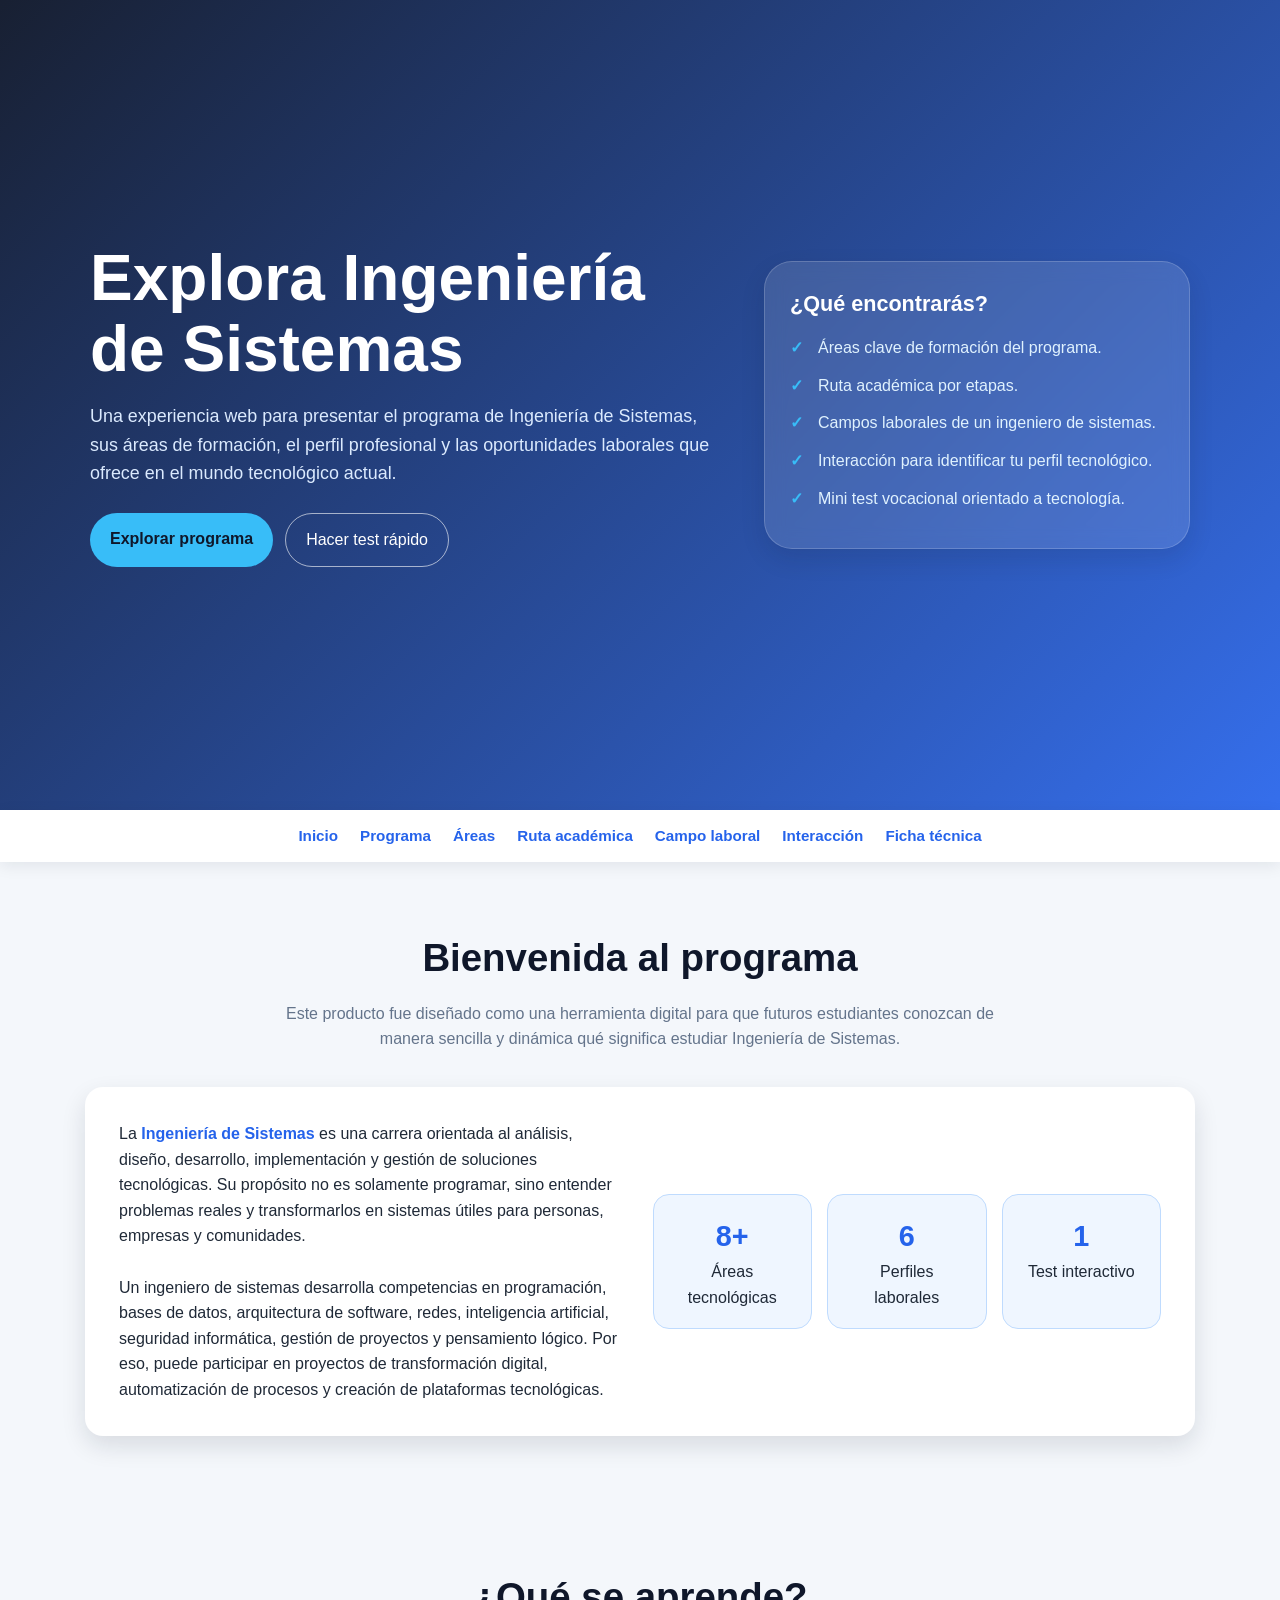
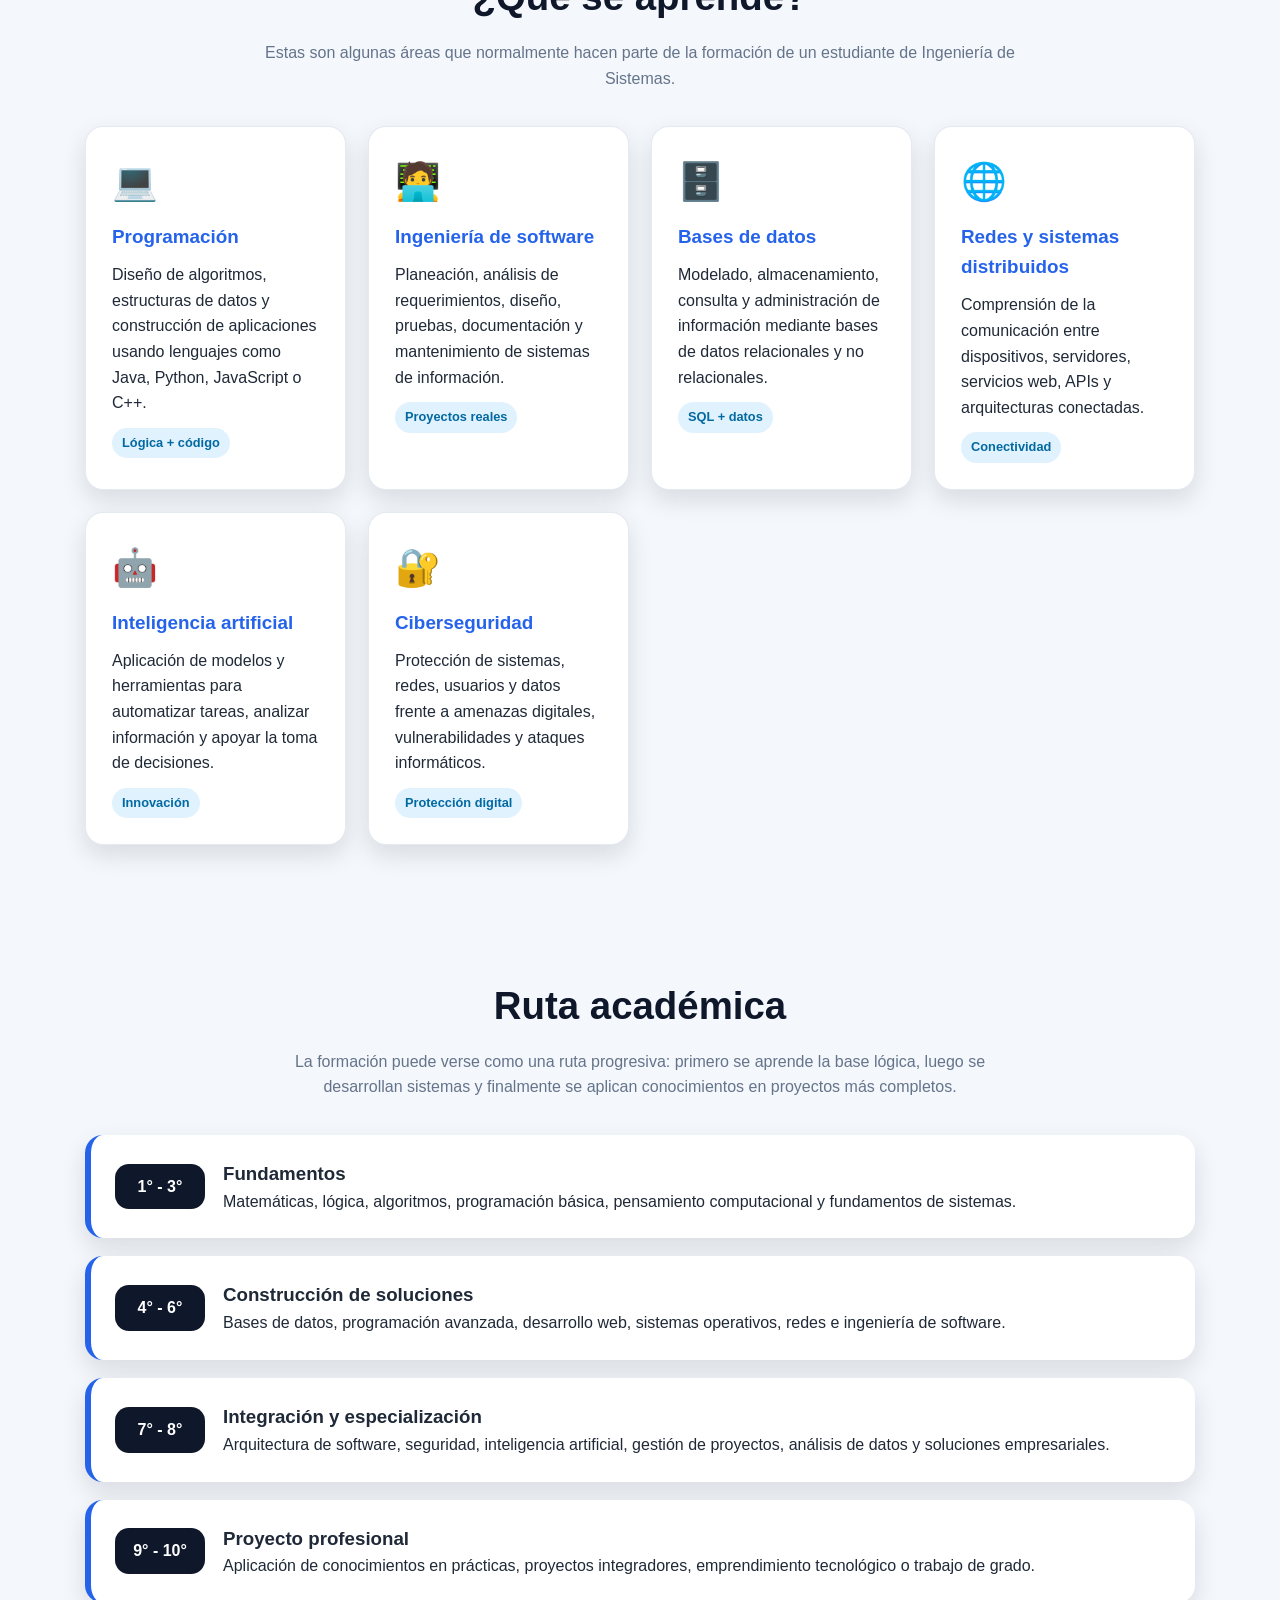
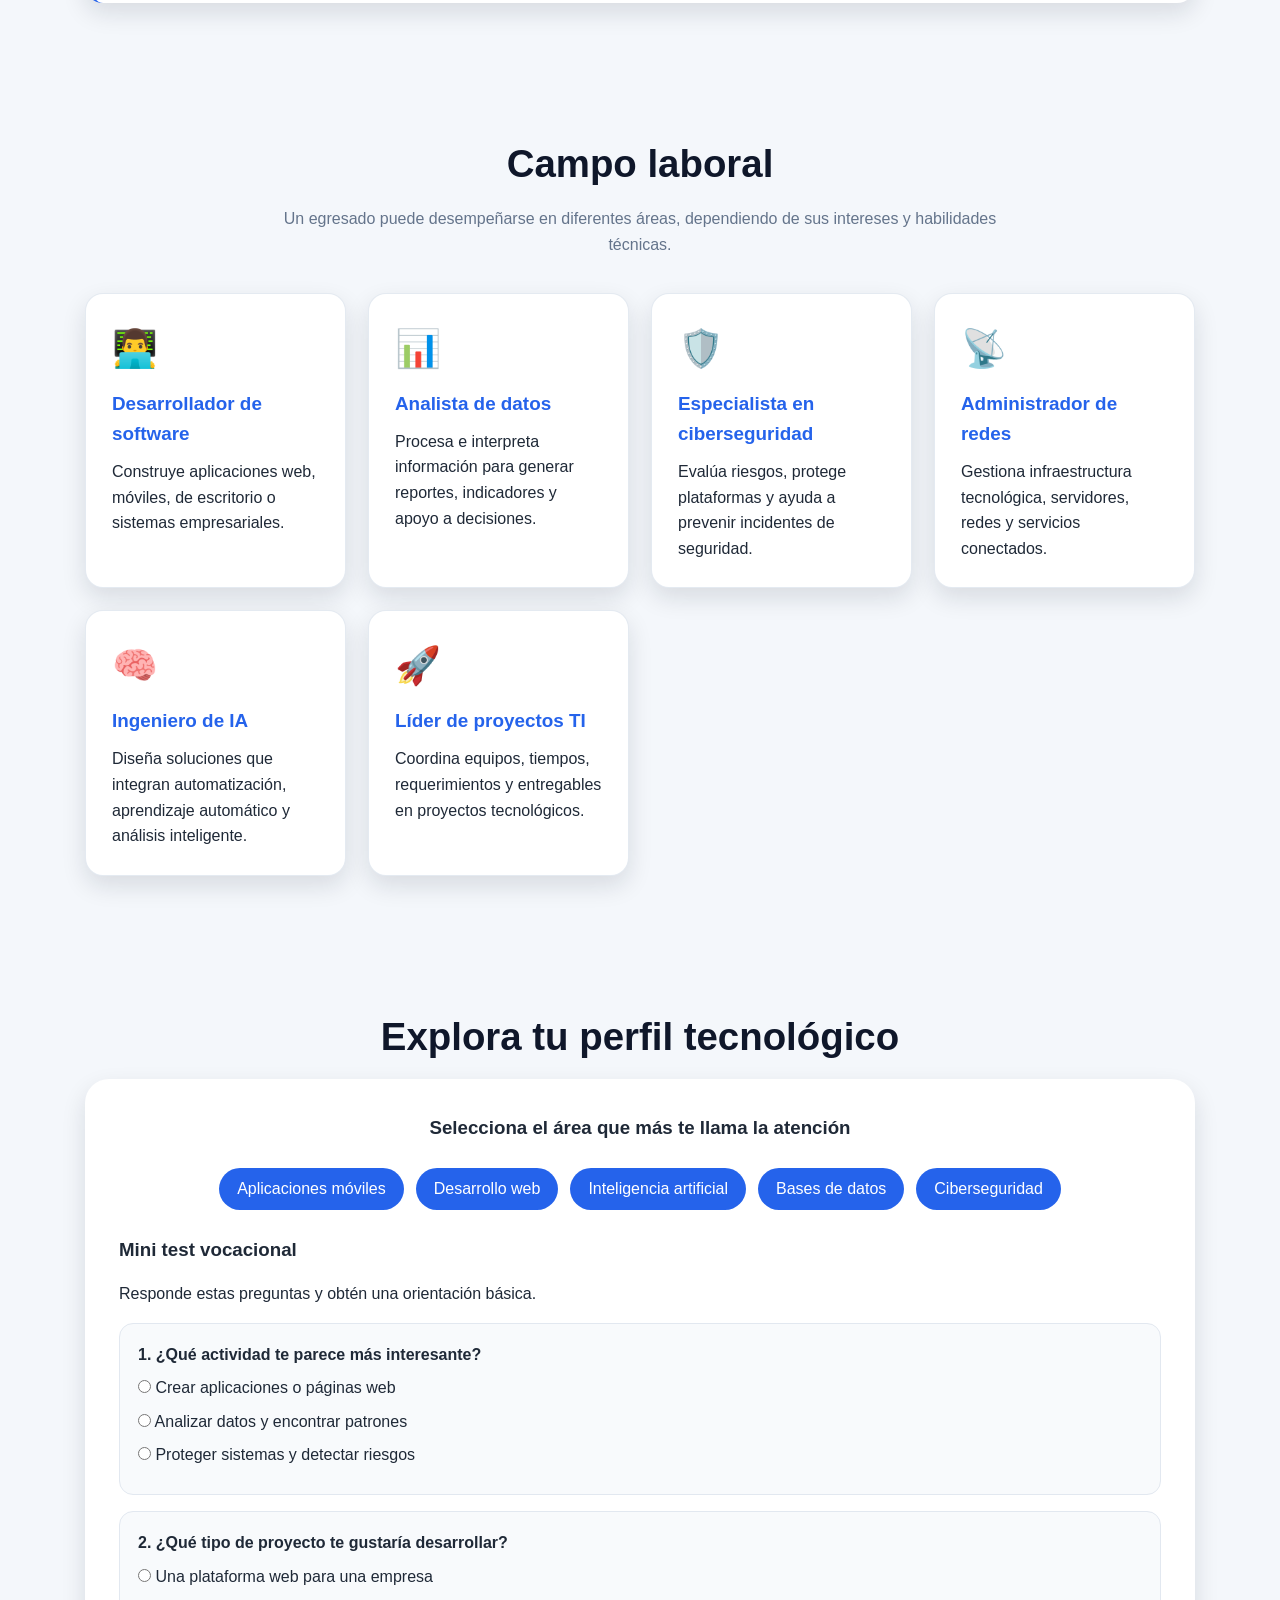
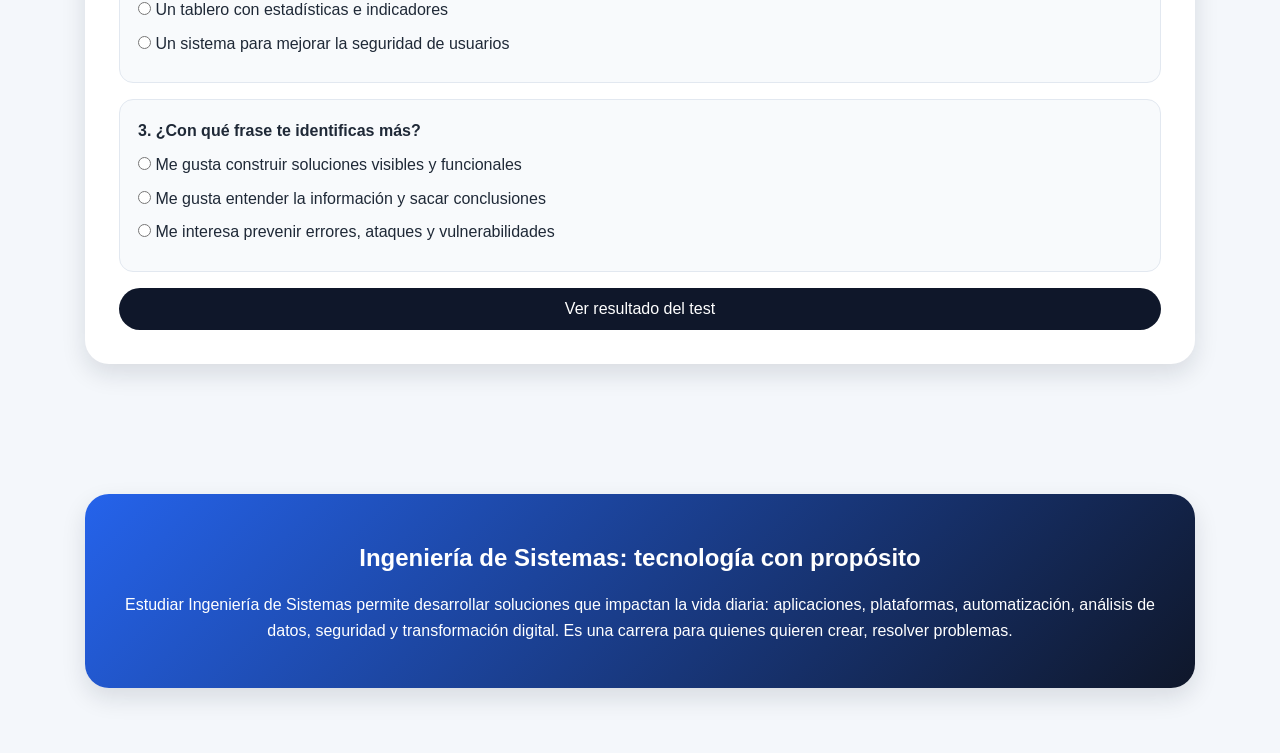
==== index.html @ 1f7e3152 "Add files via upload format" ====
<!DOCTYPE html>
<html lang="es">
<head>
  <meta charset="UTF-8" />
  <meta name="viewport" content="width=device-width, initial-scale=1.0" />
  <title>Explora Ingeniería de Sistemas</title>
  <meta name="description" content="Producto web interactivo para presentar el programa de Ingeniería de Sistemas." />
  <link rel="stylesheet" href="css/styles.css" />
</head>
<body>

  <header id="inicio">
    <div class="hero-content">
      <div>
        <h1>Explora Ingeniería de Sistemas</h1>
        <p>
          Una experiencia web para presentar el programa de Ingeniería de Sistemas, sus áreas de formación,
          el perfil profesional y las oportunidades laborales que ofrece en el mundo tecnológico actual.
        </p>
        <div class="hero-buttons">
          <a href="#aprendizaje" class="btn btn-primary">Explorar programa</a>
          <a href="#interactivo" class="btn btn-outline">Hacer test rápido</a>
        </div>
      </div>

      <div class="hero-panel">
        <h3>¿Qué encontrarás?</h3>
        <ul>
          <li>Áreas clave de formación del programa.</li>
          <li>Ruta académica por etapas.</li>
          <li>Campos laborales de un ingeniero de sistemas.</li>
          <li>Interacción para identificar tu perfil tecnológico.</li>
          <li>Mini test vocacional orientado a tecnología.</li>
        </ul>
      </div>
    </div>
  </header>

  <nav>
    <a href="#inicio">Inicio</a>
    <a href="#programa">Programa</a>
    <a href="#aprendizaje">Áreas</a>
    <a href="#ruta">Ruta académica</a>
    <a href="#laboral">Campo laboral</a>
    <a href="#interactivo">Interacción</a>
    <a href="#tecnico">Ficha técnica</a>
  </nav>

  <section id="programa">
    <h2 class="section-title">Bienvenida al programa</h2>
    <p class="section-subtitle">
      Este producto fue diseñado como una herramienta digital para que futuros estudiantes conozcan de manera sencilla
      y dinámica qué significa estudiar Ingeniería de Sistemas.
    </p>

    <div class="intro">
      <div class="intro-grid">
        <div>
          <p>
            La <strong>Ingeniería de Sistemas</strong> es una carrera orientada al análisis, diseño, desarrollo,
            implementación y gestión de soluciones tecnológicas. Su propósito no es solamente programar, sino entender
            problemas reales y transformarlos en sistemas útiles para personas, empresas y comunidades.
          </p>
          <br />
          <p>
            Un ingeniero de sistemas desarrolla competencias en programación, bases de datos, arquitectura de software,
            redes, inteligencia artificial, seguridad informática, gestión de proyectos y pensamiento lógico. Por eso,
            puede participar en proyectos de transformación digital, automatización de procesos y creación de plataformas tecnológicas.
          </p>
        </div>

        <div class="stats">
          <div class="stat">
            <h3>8+</h3>
            <p>Áreas tecnológicas</p>
          </div>
          <div class="stat">
            <h3>6</h3>
            <p>Perfiles laborales</p>
          </div>
          <div class="stat">
            <h3>1</h3>
            <p>Test interactivo</p>
          </div>
        </div>
      </div>
    </div>
  </section>

  <section id="aprendizaje">
    <h2 class="section-title">¿Qué se aprende?</h2>
    <p class="section-subtitle">
      Estas son algunas áreas que normalmente hacen parte de la formación de un estudiante de Ingeniería de Sistemas.
    </p>

    <div class="cards">
      <div class="card">
        <div class="icon">💻</div>
        <h3>Programación</h3>
        <p>Diseño de algoritmos, estructuras de datos y construcción de aplicaciones usando lenguajes como Java, Python, JavaScript o C++.</p>
        <span class="tag">Lógica + código</span>
      </div>

      <div class="card">
        <div class="icon">🧑‍💻</div>
        <h3>Ingeniería de software</h3>
        <p>Planeación, análisis de requerimientos, diseño, pruebas, documentación y mantenimiento de sistemas de información.</p>
        <span class="tag">Proyectos reales</span>
      </div>

      <div class="card">
        <div class="icon">🗄️</div>
        <h3>Bases de datos</h3>
        <p>Modelado, almacenamiento, consulta y administración de información mediante bases de datos relacionales y no relacionales.</p>
        <span class="tag">SQL + datos</span>
      </div>

      <div class="card">
        <div class="icon">🌐</div>
        <h3>Redes y sistemas distribuidos</h3>
        <p>Comprensión de la comunicación entre dispositivos, servidores, servicios web, APIs y arquitecturas conectadas.</p>
        <span class="tag">Conectividad</span>
      </div>

      <div class="card">
        <div class="icon">🤖</div>
        <h3>Inteligencia artificial</h3>
        <p>Aplicación de modelos y herramientas para automatizar tareas, analizar información y apoyar la toma de decisiones.</p>
        <span class="tag">Innovación</span>
      </div>

      <div class="card">
        <div class="icon">🔐</div>
        <h3>Ciberseguridad</h3>
        <p>Protección de sistemas, redes, usuarios y datos frente a amenazas digitales, vulnerabilidades y ataques informáticos.</p>
        <span class="tag">Protección digital</span>
      </div>
    </div>
  </section>

  <section id="ruta">
    <h2 class="section-title">Ruta académica</h2>
    <p class="section-subtitle">
      La formación puede verse como una ruta progresiva: primero se aprende la base lógica, luego se desarrollan sistemas
      y finalmente se aplican conocimientos en proyectos más completos.
    </p>

    <div class="timeline">
      <div class="timeline-item">
        <div class="semester">1° - 3°</div>
        <div>
          <h3>Fundamentos</h3>
          <p>Matemáticas, lógica, algoritmos, programación básica, pensamiento computacional y fundamentos de sistemas.</p>
        </div>
      </div>

      <div class="timeline-item">
        <div class="semester">4° - 6°</div>
        <div>
          <h3>Construcción de soluciones</h3>
          <p>Bases de datos, programación avanzada, desarrollo web, sistemas operativos, redes e ingeniería de software.</p>
        </div>
      </div>

      <div class="timeline-item">
        <div class="semester">7° - 8°</div>
        <div>
          <h3>Integración y especialización</h3>
          <p>Arquitectura de software, seguridad, inteligencia artificial, gestión de proyectos, análisis de datos y soluciones empresariales.</p>
        </div>
      </div>

      <div class="timeline-item">
        <div class="semester">9° - 10°</div>
        <div>
          <h3>Proyecto profesional</h3>
          <p>Aplicación de conocimientos en prácticas, proyectos integradores, emprendimiento tecnológico o trabajo de grado.</p>
        </div>
      </div>
    </div>
  </section>

  <section id="laboral">
    <h2 class="section-title">Campo laboral</h2>
    <p class="section-subtitle">
      Un egresado puede desempeñarse en diferentes áreas, dependiendo de sus intereses y habilidades técnicas.
    </p>

    <div class="cards">
      <div class="card">
        <div class="icon">👨‍💻</div>
        <h3>Desarrollador de software</h3>
        <p>Construye aplicaciones web, móviles, de escritorio o sistemas empresariales.</p>
      </div>

      <div class="card">
        <div class="icon">📊</div>
        <h3>Analista de datos</h3>
        <p>Procesa e interpreta información para generar reportes, indicadores y apoyo a decisiones.</p>
      </div>

      <div class="card">
        <div class="icon">🛡️</div>
        <h3>Especialista en ciberseguridad</h3>
        <p>Evalúa riesgos, protege plataformas y ayuda a prevenir incidentes de seguridad.</p>
      </div>

      <div class="card">
        <div class="icon">📡</div>
        <h3>Administrador de redes</h3>
        <p>Gestiona infraestructura tecnológica, servidores, redes y servicios conectados.</p>
      </div>

      <div class="card">
        <div class="icon">🧠</div>
        <h3>Ingeniero de IA</h3>
        <p>Diseña soluciones que integran automatización, aprendizaje automático y análisis inteligente.</p>
      </div>

      <div class="card">
        <div class="icon">🚀</div>
        <h3>Líder de proyectos TI</h3>
        <p>Coordina equipos, tiempos, requerimientos y entregables en proyectos tecnológicos.</p>
      </div>
    </div>
  </section>

  <section id="interactivo">
    <h2 class="section-title">Explora tu perfil tecnológico</h2>
    <div class="interactive-box">
      <h3>Selecciona el área que más te llama la atención</h3>

      <div class="buttons">
        <button onclick="mostrarPerfil('apps')">Aplicaciones móviles</button>
        <button onclick="mostrarPerfil('web')">Desarrollo web</button>
        <button onclick="mostrarPerfil('ia')">Inteligencia artificial</button>
        <button onclick="mostrarPerfil('datos')">Bases de datos</button>
        <button onclick="mostrarPerfil('seguridad')">Ciberseguridad</button>
      </div>

      <div id="resultado"></div>

      <div class="quiz">
        <h3>Mini test vocacional</h3>
        <p>Responde estas preguntas y obtén una orientación básica.</p>

        <div class="question">
          <strong>1. ¿Qué actividad te parece más interesante?</strong>
          <label><input type="radio" name="q1" value="dev"> Crear aplicaciones o páginas web</label>
          <label><input type="radio" name="q1" value="data"> Analizar datos y encontrar patrones</label>
          <label><input type="radio" name="q1" value="sec"> Proteger sistemas y detectar riesgos</label>
        </div>

        <div class="question">
          <strong>2. ¿Qué tipo de proyecto te gustaría desarrollar?</strong>
          <label><input type="radio" name="q2" value="dev"> Una plataforma web para una empresa</label>
          <label><input type="radio" name="q2" value="data"> Un tablero con estadísticas e indicadores</label>
          <label><input type="radio" name="q2" value="sec"> Un sistema para mejorar la seguridad de usuarios</label>
        </div>

        <div class="question">
          <strong>3. ¿Con qué frase te identificas más?</strong>
          <label><input type="radio" name="q3" value="dev"> Me gusta construir soluciones visibles y funcionales</label>
          <label><input type="radio" name="q3" value="data"> Me gusta entender la información y sacar conclusiones</label>
          <label><input type="radio" name="q3" value="sec"> Me interesa prevenir errores, ataques y vulnerabilidades</label>
        </div>

        <button class="secondary-button" onclick="calcularQuiz()">Ver resultado del test</button>
        <div id="resultadoQuiz"></div>
      </div>
    </div>
  </section>

  <section>
    <div class="cta">
      <h2>Ingeniería de Sistemas: tecnología con propósito</h2>
      <p>
        Estudiar Ingeniería de Sistemas permite desarrollar soluciones que impactan la vida diaria: aplicaciones,
        plataformas, automatización, análisis de datos, seguridad y transformación digital. Es una carrera para quienes
        quieren crear, resolver problemas.
      </p>
    </div>
  </section>


  <script>
    function mostrarPerfil(opcion) {
      const resultado = document.getElementById('resultado');
      let texto = '';

      const perfiles = {
        apps: {
          titulo: 'Perfil: Desarrollador móvil',
          descripcion: 'Si te interesa crear aplicaciones móviles, Ingeniería de Sistemas te permite aprender sobre diseño de interfaces, lógica de programación, consumo de APIs, bases de datos y experiencia de usuario.',
          recomendacion: 'Ruta recomendada: programación, desarrollo móvil, bases de datos e ingeniería de software.'
        },
        web: {
          titulo: 'Perfil: Desarrollador web',
          descripcion: 'Si te gustan las páginas web, puedes enfocarte en frontend, backend, bases de datos, despliegue de aplicaciones y construcción de plataformas completas.',
          recomendacion: 'Ruta recomendada: HTML, CSS, JavaScript, frameworks web, backend y bases de datos.'
        },
        ia: {
          titulo: 'Perfil: Innovador en inteligencia artificial',
          descripcion: 'Si te llama la atención la IA, puedes aprender a trabajar con datos, modelos predictivos, automatización, aprendizaje automático y herramientas inteligentes.',
          recomendacion: 'Ruta recomendada: matemáticas, Python, análisis de datos, machine learning e inteligencia artificial.'
        },
        datos: {
          titulo: 'Perfil: Analista de datos',
          descripcion: 'Si te interesa organizar e interpretar información, puedes trabajar con bases de datos, reportes, visualización de datos e indicadores para la toma de decisiones.',
          recomendacion: 'Ruta recomendada: SQL, bases de datos, estadística, dashboards y analítica de datos.'
        },
        seguridad: {
          titulo: 'Perfil: Especialista en ciberseguridad',
          descripcion: 'Si te interesa proteger sistemas, puedes estudiar redes, seguridad informática, análisis de vulnerabilidades, gestión de riesgos y buenas prácticas de protección digital.',
          recomendacion: 'Ruta recomendada: redes, sistemas operativos, seguridad informática, pruebas de vulnerabilidad y gestión de riesgos.'
        }
      };

      texto = `
        <strong>${perfiles[opcion].titulo}</strong><br><br>
        ${perfiles[opcion].descripcion}<br><br>
        <em>${perfiles[opcion].recomendacion}</em>
      `;

      resultado.innerHTML = texto;
      resultado.style.display = 'block';
    }

    function calcularQuiz() {
      const respuestas = [
        document.querySelector('input[name="q1"]:checked'),
        document.querySelector('input[name="q2"]:checked'),
        document.querySelector('input[name="q3"]:checked')
      ];

      const resultadoQuiz = document.getElementById('resultadoQuiz');

      if (respuestas.includes(null)) {
        resultadoQuiz.innerHTML = '<strong>Faltan respuestas.</strong><br>Por favor responde las tres preguntas para calcular tu perfil.';
        resultadoQuiz.style.display = 'block';
        return;
      }

      const puntaje = {
        dev: 0,
        data: 0,
        sec: 0
      };

      respuestas.forEach(respuesta => {
        puntaje[respuesta.value]++;
      });

      let perfil = '';

      if (puntaje.dev >= puntaje.data && puntaje.dev >= puntaje.sec) {
        perfil = `
          <strong>Resultado: perfil orientado al desarrollo de software.</strong><br>
          Te interesan la construcción de aplicaciones, la programación y el diseño de soluciones funcionales.
          En Ingeniería de Sistemas podrías enfocarte en desarrollo web, móvil o ingeniería de software.
        `;
      } else if (puntaje.data >= puntaje.dev && puntaje.data >= puntaje.sec) {
        perfil = `
          <strong>Resultado: perfil orientado a datos e inteligencia artificial.</strong><br>
          Te interesa analizar información, encontrar patrones y generar conocimiento a partir de datos.
          Podrías enfocarte en bases de datos, analítica, machine learning o inteligencia artificial.
        `;
      } else {
        perfil = `
          <strong>Resultado: perfil orientado a ciberseguridad.</strong><br>
          Te interesa proteger sistemas, prevenir amenazas y analizar riesgos tecnológicos.
          Podrías enfocarte en redes, seguridad informática, auditoría o gestión de riesgos digitales.
        `;
      }

      resultadoQuiz.innerHTML = perfil;
      resultadoQuiz.style.display = 'block';
    }
  </script>

</body>
</html>

  <script src="js/main.js"></script>
---- css/styles.css ----
:root {
      --primary: #2563eb;
      --primary-dark: #1e40af;
      --secondary: #0f172a;
      --accent: #38bdf8;
      --bg: #f4f7fb;
      --white: #ffffff;
      --text: #1f2937;
      --muted: #64748b;
      --success: #16a34a;
      --warning: #f59e0b;
      --radius: 18px;
      --shadow: 0 10px 25px rgba(15, 23, 42, 0.12);
    }

    * {
      box-sizing: border-box;
      margin: 0;
      padding: 0;
      font-family: Arial, Helvetica, sans-serif;
    }

    html {
      scroll-behavior: smooth;
    }

    body {
      background: var(--bg);
      color: var(--text);
      line-height: 1.6;
    }

    header {
      min-height: 90vh;
      background: linear-gradient(135deg, rgba(15, 23, 42, 0.96), rgba(37, 99, 235, 0.92)),
        url("https://images.unsplash.com/photo-1515879218367-8466d910aaa4?auto=format&fit=crop&w=1500&q=80");
      background-size: cover;
      background-position: center;
      color: var(--white);
      display: flex;
      align-items: center;
      justify-content: center;
      padding: 40px 20px;
    }

    .hero-content {
      max-width: 1100px;
      display: grid;
      grid-template-columns: 1.2fr 0.8fr;
      gap: 35px;
      align-items: center;
    }

    .badge {
      display: inline-block;
      background: rgba(56, 189, 248, 0.18);
      color: #e0f2fe;
      border: 1px solid rgba(186, 230, 253, 0.4);
      padding: 8px 14px;
      border-radius: 999px;
      font-size: 0.9rem;
      margin-bottom: 16px;
    }

    header h1 {
      font-size: clamp(2.2rem, 5vw, 4.5rem);
      line-height: 1.1;
      margin-bottom: 18px;
    }

    header p {
      font-size: 1.12rem;
      max-width: 700px;
      color: #dbeafe;
      margin-bottom: 25px;
    }

    .hero-buttons {
      display: flex;
      flex-wrap: wrap;
      gap: 12px;
    }

    .btn {
      display: inline-block;
      border: none;
      padding: 13px 20px;
      border-radius: 999px;
      cursor: pointer;
      font-size: 1rem;
      text-decoration: none;
      transition: transform 0.25s, background 0.25s;
    }

    .btn-primary {
      background: var(--accent);
      color: var(--secondary);
      font-weight: bold;
    }

    .btn-outline {
      background: transparent;
      color: var(--white);
      border: 1px solid rgba(255, 255, 255, 0.6);
    }

    .btn:hover {
      transform: translateY(-3px);
    }

    .hero-panel {
      background: rgba(255, 255, 255, 0.12);
      backdrop-filter: blur(10px);
      border: 1px solid rgba(255, 255, 255, 0.18);
      border-radius: 28px;
      padding: 25px;
      box-shadow: var(--shadow);
    }

    .hero-panel h3 {
      margin-bottom: 14px;
      font-size: 1.35rem;
    }

    .hero-panel ul {
      list-style: none;
    }

    .hero-panel li {
      margin: 12px 0;
      padding-left: 28px;
      position: relative;
      color: #e0f2fe;
    }

    .hero-panel li::before {
      content: "✓";
      position: absolute;
      left: 0;
      color: var(--accent);
      font-weight: bold;
    }

    nav {
      background: var(--white);
      padding: 14px 20px;
      display: flex;
      justify-content: center;
      gap: 22px;
      flex-wrap: wrap;
      position: sticky;
      top: 0;
      z-index: 100;
      box-shadow: 0 4px 15px rgba(15, 23, 42, 0.08);
    }

    nav a {
      color: var(--primary);
      text-decoration: none;
      font-weight: bold;
      font-size: 0.95rem;
    }

    section {
      padding: 65px 20px;
      max-width: 1150px;
      margin: auto;
    }

    .section-title {
      text-align: center;
      font-size: clamp(1.8rem, 3vw, 2.5rem);
      margin-bottom: 12px;
      color: var(--secondary);
    }

    .section-subtitle {
      text-align: center;
      color: var(--muted);
      max-width: 760px;
      margin: 0 auto 35px;
    }

    .intro {
      background: var(--white);
      border-radius: var(--radius);
      padding: 34px;
      box-shadow: var(--shadow);
    }

    .intro-grid {
      display: grid;
      grid-template-columns: 1fr 1fr;
      gap: 25px;
      align-items: center;
    }

    .intro strong {
      color: var(--primary);
    }

    .stats {
      display: grid;
      grid-template-columns: repeat(3, 1fr);
      gap: 15px;
    }

    .stat {
      background: #eff6ff;
      border-radius: 16px;
      padding: 18px;
      text-align: center;
      border: 1px solid #bfdbfe;
    }

    .stat h3 {
      font-size: 1.8rem;
      color: var(--primary);
    }

    .cards {
      display: grid;
      grid-template-columns: repeat(auto-fit, minmax(240px, 1fr));
      gap: 22px;
    }

    .card {
      background: var(--white);
      padding: 26px;
      border-radius: var(--radius);
      box-shadow: var(--shadow);
      transition: transform 0.3s, box-shadow 0.3s;
      border: 1px solid rgba(226, 232, 240, 0.9);
    }

    .card:hover {
      transform: translateY(-8px);
      box-shadow: 0 15px 30px rgba(15, 23, 42, 0.16);
    }

    .card h3 {
      color: var(--primary);
      margin-bottom: 10px;
      font-size: 1.18rem;
    }

    .icon {
      font-size: 2.3rem;
      margin-bottom: 10px;
    }

    .tag {
      display: inline-block;
      margin-top: 12px;
      padding: 5px 10px;
      background: #e0f2fe;
      color: #0369a1;
      border-radius: 999px;
      font-size: 0.8rem;
      font-weight: bold;
    }

    .timeline {
      display: grid;
      gap: 18px;
      margin-top: 25px;
    }

    .timeline-item {
      background: var(--white);
      border-radius: var(--radius);
      padding: 24px;
      box-shadow: var(--shadow);
      display: grid;
      grid-template-columns: 90px 1fr;
      gap: 18px;
      align-items: center;
      border-left: 6px solid var(--primary);
    }

    .semester {
      background: var(--secondary);
      color: var(--white);
      text-align: center;
      padding: 10px;
      border-radius: 14px;
      font-weight: bold;
    }

    .interactive-box {
      background: var(--white);
      border-radius: 24px;
      padding: 34px;
      box-shadow: var(--shadow);
      text-align: center;
    }

    .buttons {
      display: flex;
      flex-wrap: wrap;
      justify-content: center;
      gap: 12px;
      margin: 25px 0;
    }

    button {
      background: var(--primary);
      color: var(--white);
      border: none;
      padding: 12px 18px;
      border-radius: 30px;
      cursor: pointer;
      font-size: 1rem;
      transition: background 0.3s, transform 0.2s;
    }

    button:hover {
      background: var(--primary-dark);
      transform: scale(1.04);
    }

    .secondary-button {
      background: var(--secondary);
    }

    #resultado,
    #resultadoQuiz {
      margin-top: 20px;
      background: #e0f2fe;
      border-left: 5px solid var(--primary);
      padding: 20px;
      border-radius: 12px;
      display: none;
      text-align: left;
    }

    .quiz {
      text-align: left;
      margin-top: 25px;
      display: grid;
      gap: 16px;
    }

    .question {
      background: #f8fafc;
      padding: 18px;
      border-radius: 14px;
      border: 1px solid #e2e8f0;
    }

    .question label {
      display: block;
      margin: 8px 0;
      cursor: pointer;
    }

    .project-box {
      background: linear-gradient(135deg, #0f172a, #1d4ed8);
      color: var(--white);
      border-radius: 24px;
      padding: 35px;
      box-shadow: var(--shadow);
    }

    .project-box h3 {
      margin-top: 15px;
      margin-bottom: 8px;
      color: #bae6fd;
    }

    .project-box ul {
      margin-left: 22px;
      margin-top: 10px;
    }

    .cta {
      text-align: center;
      background: linear-gradient(135deg, var(--primary), var(--secondary));
      color: var(--white);
      border-radius: 24px;
      padding: 45px 25px;
      box-shadow: var(--shadow);
    }

    .cta h2 {
      margin-bottom: 15px;
    }

    footer {
      background: var(--secondary);
      color: var(--white);
      text-align: center;
      padding: 24px;
      margin-top: 40px;
    }

    footer small {
      color: #bfdbfe;
    }

    @media (max-width: 850px) {
      .hero-content,
      .intro-grid {
        grid-template-columns: 1fr;
      }

      header {
        min-height: auto;
        padding: 70px 20px;
      }

      .stats {
        grid-template-columns: 1fr;
      }

      .timeline-item {
        grid-template-columns: 1fr;
      }
    }
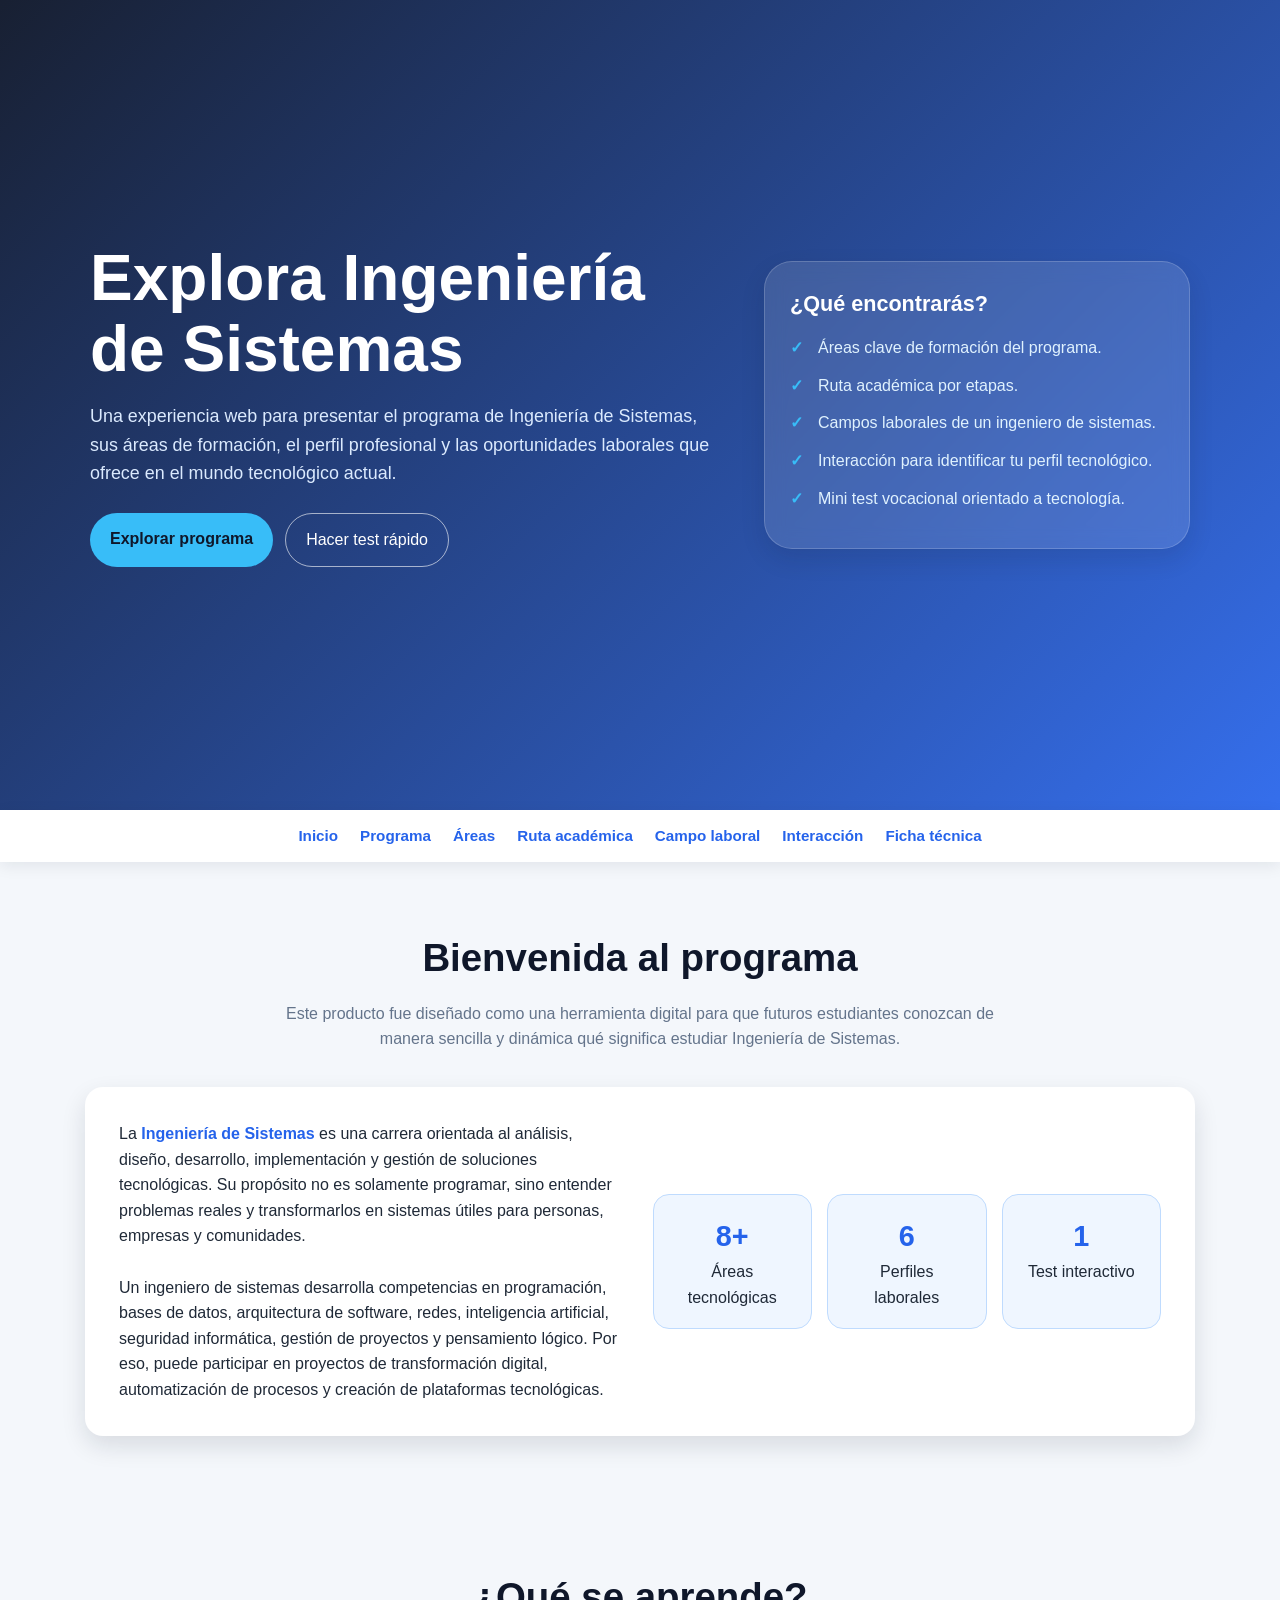
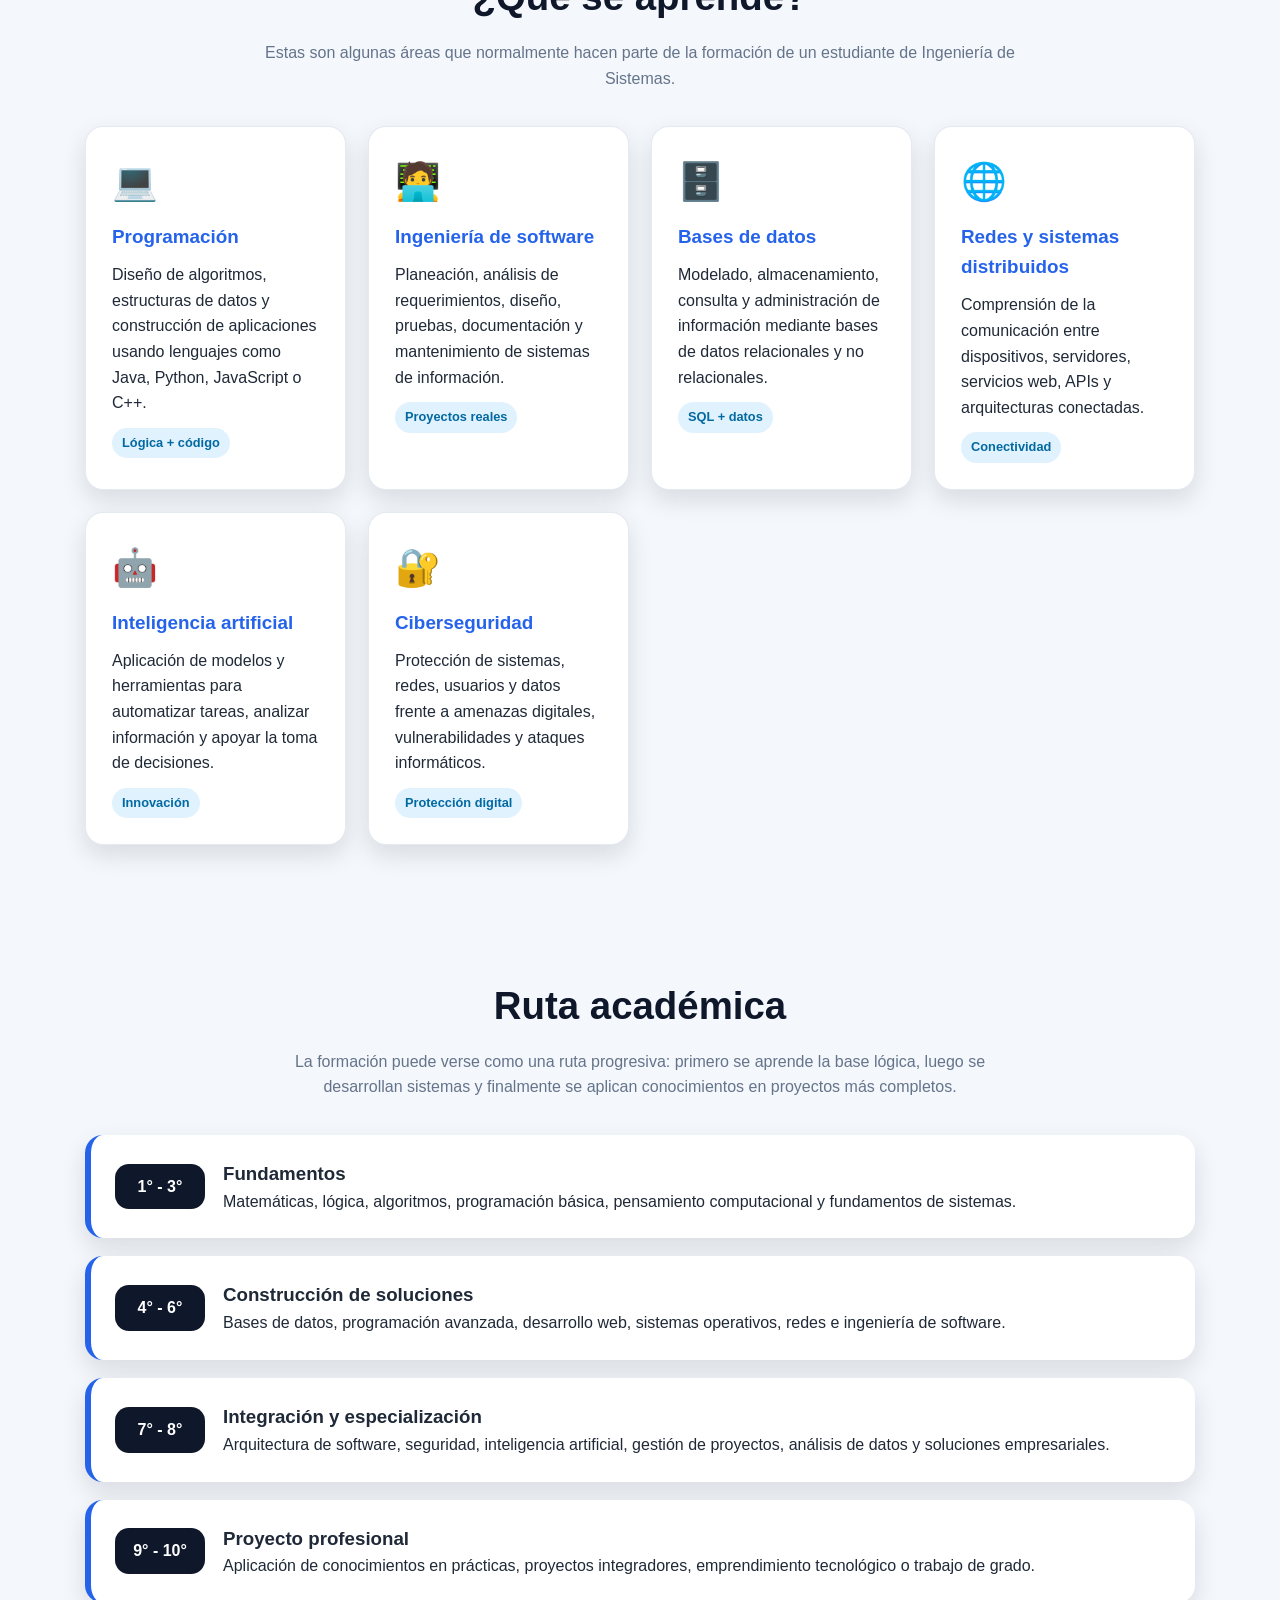
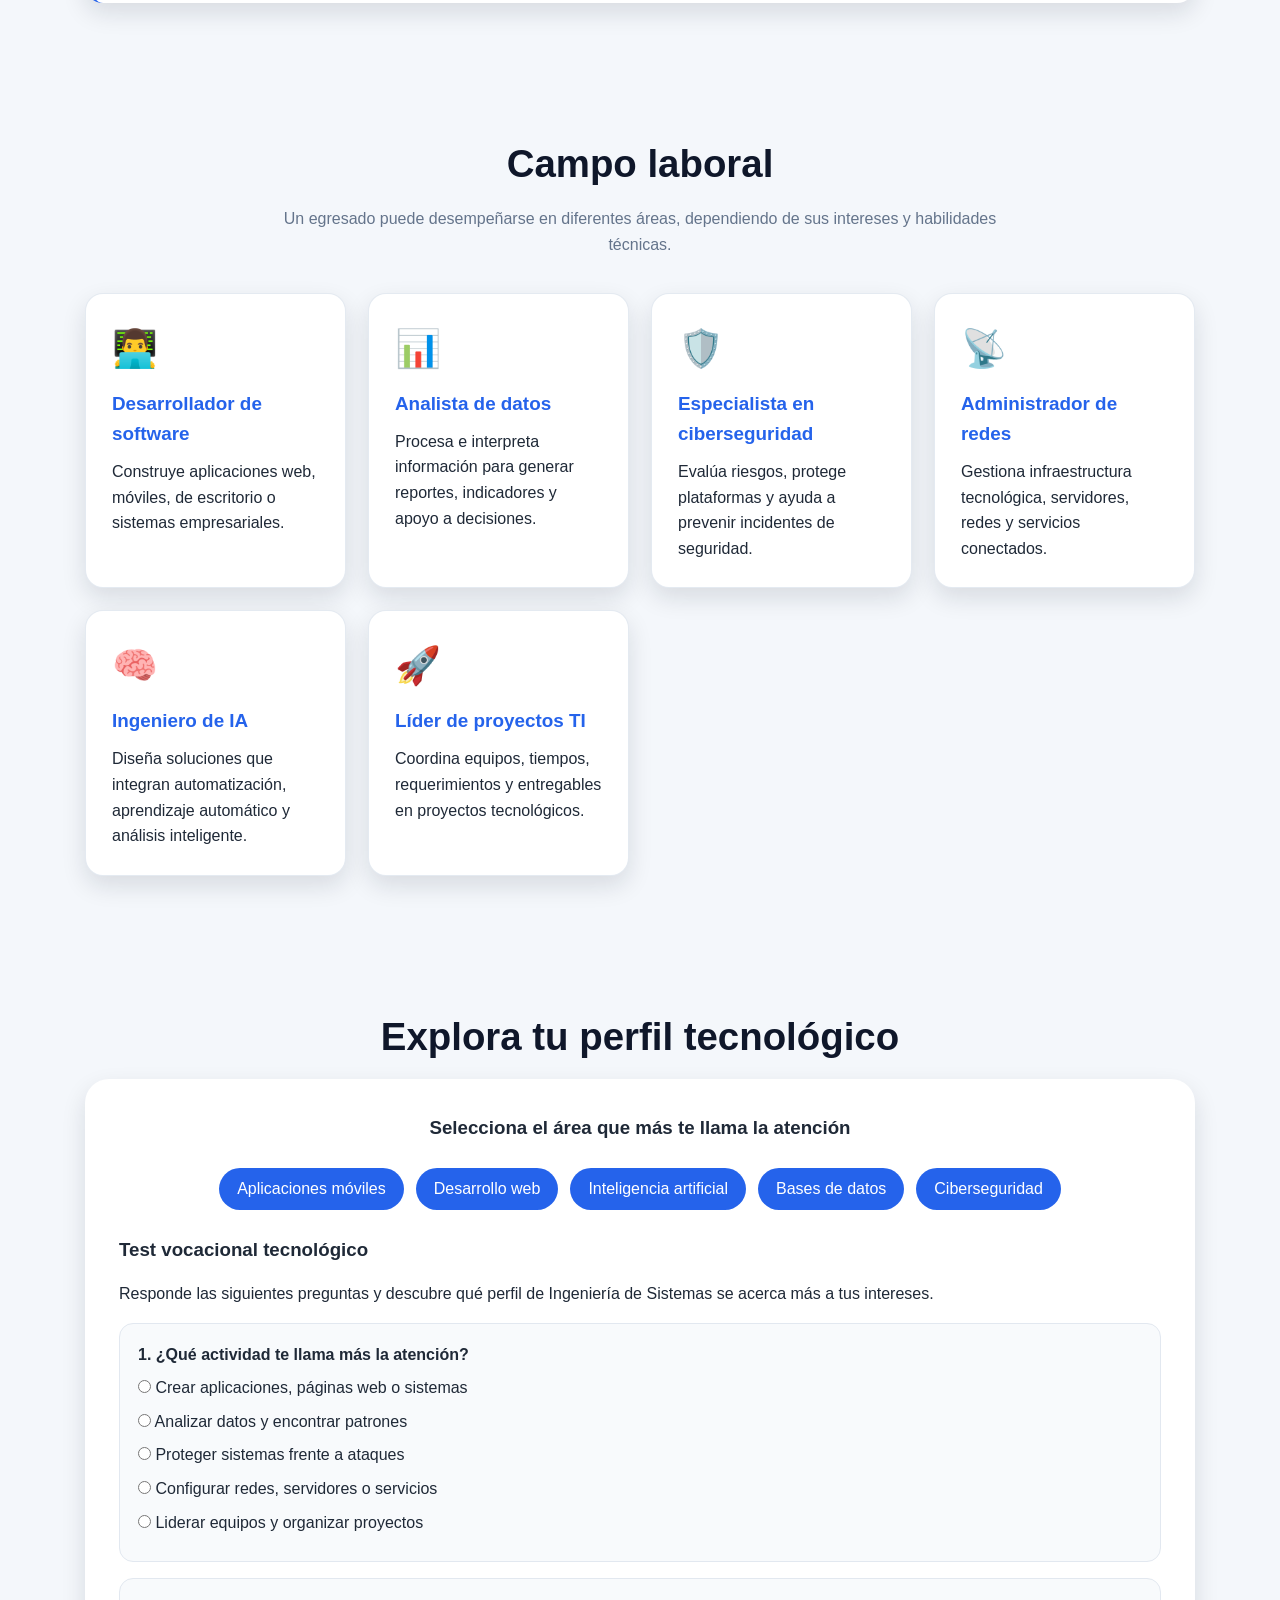
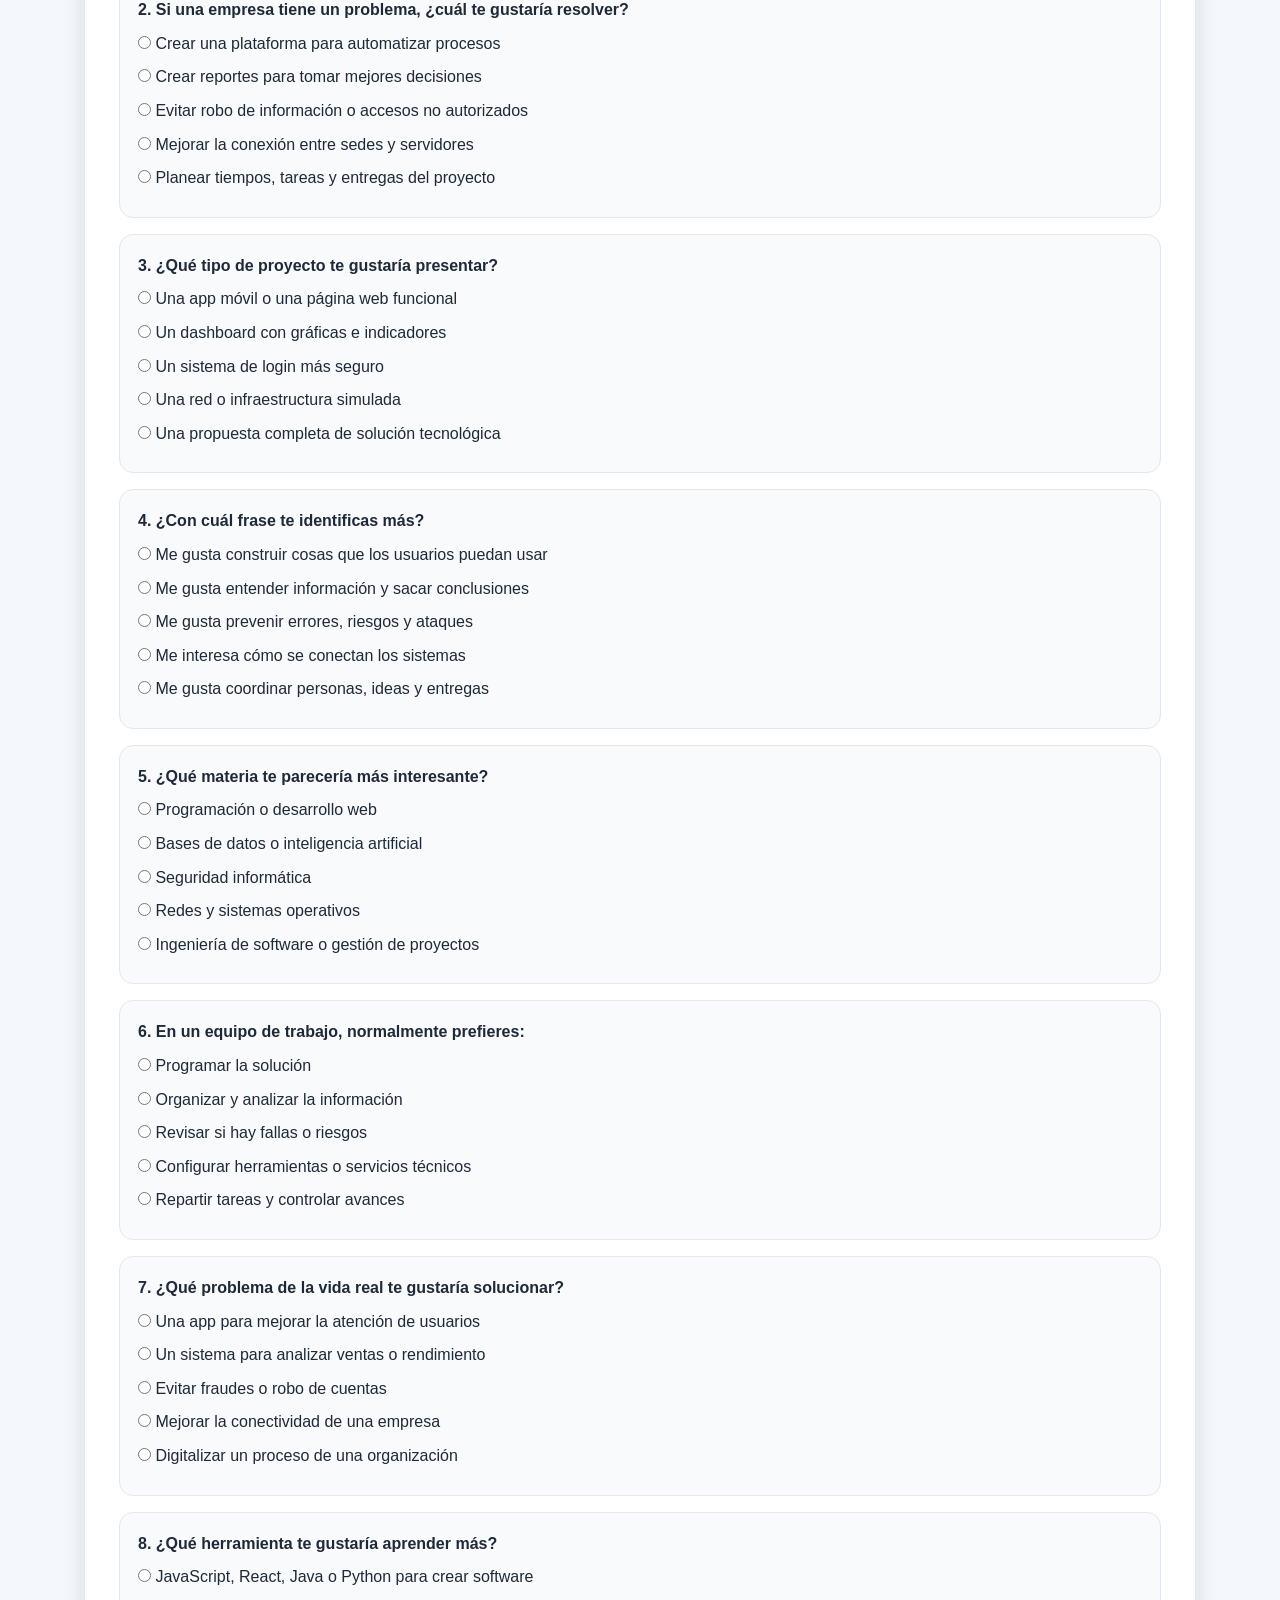
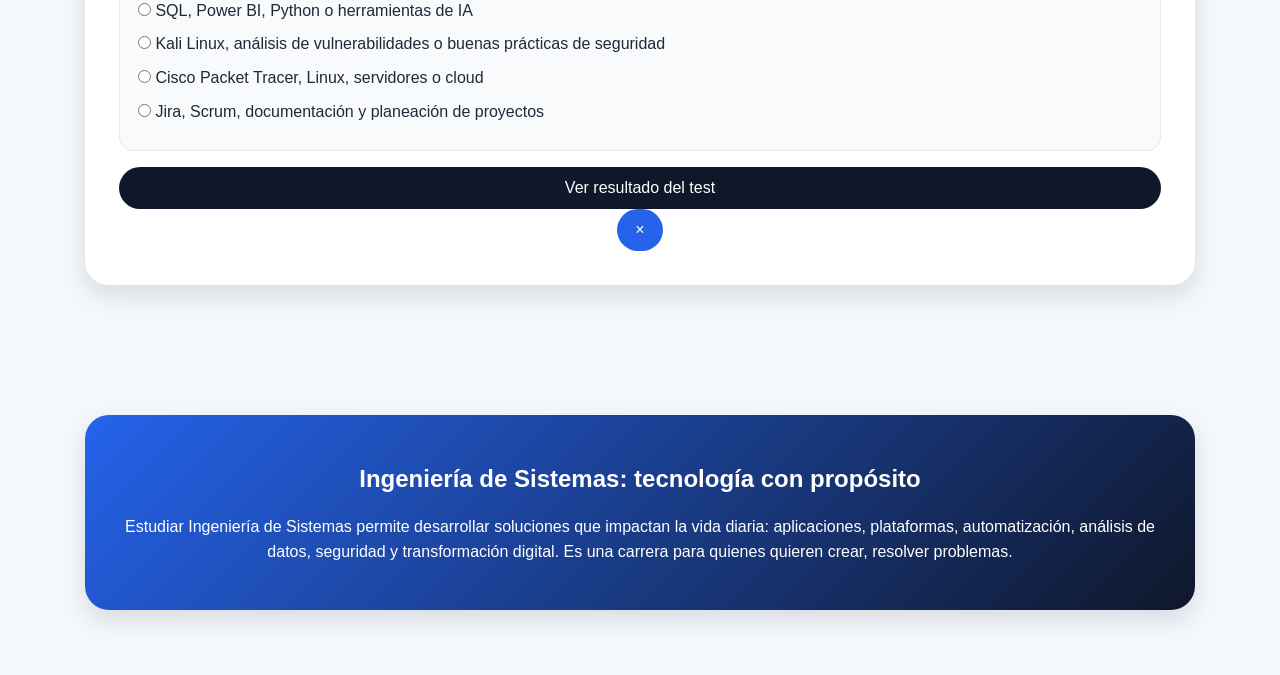
==== commit 66a353c6: "cambiar quiz" ====
--- a/index.html
+++ b/index.html
@@ -239,34 +239,94 @@
       </div>
 
       <div id="resultado"></div>
-
-      <div class="quiz">
-        <h3>Mini test vocacional</h3>
-        <p>Responde estas preguntas y obtén una orientación básica.</p>
-
-        <div class="question">
-          <strong>1. ¿Qué actividad te parece más interesante?</strong>
-          <label><input type="radio" name="q1" value="dev"> Crear aplicaciones o páginas web</label>
-          <label><input type="radio" name="q1" value="data"> Analizar datos y encontrar patrones</label>
-          <label><input type="radio" name="q1" value="sec"> Proteger sistemas y detectar riesgos</label>
-        </div>
-
-        <div class="question">
-          <strong>2. ¿Qué tipo de proyecto te gustaría desarrollar?</strong>
-          <label><input type="radio" name="q2" value="dev"> Una plataforma web para una empresa</label>
-          <label><input type="radio" name="q2" value="data"> Un tablero con estadísticas e indicadores</label>
-          <label><input type="radio" name="q2" value="sec"> Un sistema para mejorar la seguridad de usuarios</label>
-        </div>
-
-        <div class="question">
-          <strong>3. ¿Con qué frase te identificas más?</strong>
-          <label><input type="radio" name="q3" value="dev"> Me gusta construir soluciones visibles y funcionales</label>
-          <label><input type="radio" name="q3" value="data"> Me gusta entender la información y sacar conclusiones</label>
-          <label><input type="radio" name="q3" value="sec"> Me interesa prevenir errores, ataques y vulnerabilidades</label>
-        </div>
-
-        <button class="secondary-button" onclick="calcularQuiz()">Ver resultado del test</button>
-        <div id="resultadoQuiz"></div>
+        <div class="quiz">
+  <h3>Test vocacional tecnológico</h3>
+  <p>
+    Responde las siguientes preguntas y descubre qué perfil de Ingeniería de Sistemas se acerca más a tus intereses.
+  </p>
+
+  <div class="question">
+    <strong>1. ¿Qué actividad te llama más la atención?</strong>
+    <label><input type="radio" name="q1" value="dev"> Crear aplicaciones, páginas web o sistemas</label>
+    <label><input type="radio" name="q1" value="data"> Analizar datos y encontrar patrones</label>
+    <label><input type="radio" name="q1" value="sec"> Proteger sistemas frente a ataques</label>
+    <label><input type="radio" name="q1" value="redes"> Configurar redes, servidores o servicios</label>
+    <label><input type="radio" name="q1" value="gestion"> Liderar equipos y organizar proyectos</label>
+  </div>
+
+  <div class="question">
+    <strong>2. Si una empresa tiene un problema, ¿cuál te gustaría resolver?</strong>
+    <label><input type="radio" name="q2" value="dev"> Crear una plataforma para automatizar procesos</label>
+    <label><input type="radio" name="q2" value="data"> Crear reportes para tomar mejores decisiones</label>
+    <label><input type="radio" name="q2" value="sec"> Evitar robo de información o accesos no autorizados</label>
+    <label><input type="radio" name="q2" value="redes"> Mejorar la conexión entre sedes y servidores</label>
+    <label><input type="radio" name="q2" value="gestion"> Planear tiempos, tareas y entregas del proyecto</label>
+  </div>
+
+  <div class="question">
+    <strong>3. ¿Qué tipo de proyecto te gustaría presentar?</strong>
+    <label><input type="radio" name="q3" value="dev"> Una app móvil o una página web funcional</label>
+    <label><input type="radio" name="q3" value="data"> Un dashboard con gráficas e indicadores</label>
+    <label><input type="radio" name="q3" value="sec"> Un sistema de login más seguro</label>
+    <label><input type="radio" name="q3" value="redes"> Una red o infraestructura simulada</label>
+    <label><input type="radio" name="q3" value="gestion"> Una propuesta completa de solución tecnológica</label>
+  </div>
+
+  <div class="question">
+    <strong>4. ¿Con cuál frase te identificas más?</strong>
+    <label><input type="radio" name="q4" value="dev"> Me gusta construir cosas que los usuarios puedan usar</label>
+    <label><input type="radio" name="q4" value="data"> Me gusta entender información y sacar conclusiones</label>
+    <label><input type="radio" name="q4" value="sec"> Me gusta prevenir errores, riesgos y ataques</label>
+    <label><input type="radio" name="q4" value="redes"> Me interesa cómo se conectan los sistemas</label>
+    <label><input type="radio" name="q4" value="gestion"> Me gusta coordinar personas, ideas y entregas</label>
+  </div>
+
+  <div class="question">
+    <strong>5. ¿Qué materia te parecería más interesante?</strong>
+    <label><input type="radio" name="q5" value="dev"> Programación o desarrollo web</label>
+    <label><input type="radio" name="q5" value="data"> Bases de datos o inteligencia artificial</label>
+    <label><input type="radio" name="q5" value="sec"> Seguridad informática</label>
+    <label><input type="radio" name="q5" value="redes"> Redes y sistemas operativos</label>
+    <label><input type="radio" name="q5" value="gestion"> Ingeniería de software o gestión de proyectos</label>
+  </div>
+
+  <div class="question">
+    <strong>6. En un equipo de trabajo, normalmente prefieres:</strong>
+    <label><input type="radio" name="q6" value="dev"> Programar la solución</label>
+    <label><input type="radio" name="q6" value="data"> Organizar y analizar la información</label>
+    <label><input type="radio" name="q6" value="sec"> Revisar si hay fallas o riesgos</label>
+    <label><input type="radio" name="q6" value="redes"> Configurar herramientas o servicios técnicos</label>
+    <label><input type="radio" name="q6" value="gestion"> Repartir tareas y controlar avances</label>
+  </div>
+
+  <div class="question">
+    <strong>7. ¿Qué problema de la vida real te gustaría solucionar?</strong>
+    <label><input type="radio" name="q7" value="dev"> Una app para mejorar la atención de usuarios</label>
+    <label><input type="radio" name="q7" value="data"> Un sistema para analizar ventas o rendimiento</label>
+    <label><input type="radio" name="q7" value="sec"> Evitar fraudes o robo de cuentas</label>
+    <label><input type="radio" name="q7" value="redes"> Mejorar la conectividad de una empresa</label>
+    <label><input type="radio" name="q7" value="gestion"> Digitalizar un proceso de una organización</label>
+  </div>
+
+  <div class="question">
+    <strong>8. ¿Qué herramienta te gustaría aprender más?</strong>
+    <label><input type="radio" name="q8" value="dev"> JavaScript, React, Java o Python para crear software</label>
+    <label><input type="radio" name="q8" value="data"> SQL, Power BI, Python o herramientas de IA</label>
+    <label><input type="radio" name="q8" value="sec"> Kali Linux, análisis de vulnerabilidades o buenas prácticas de seguridad</label>
+    <label><input type="radio" name="q8" value="redes"> Cisco Packet Tracer, Linux, servidores o cloud</label>
+    <label><input type="radio" name="q8" value="gestion"> Jira, Scrum, documentación y planeación de proyectos</label>
+  </div>
+
+  <button class="secondary-button" onclick="calcularQuiz()">Ver resultado del test</button>
+  <div id="resultadoQuiz"></div>
+</div>
+
+<div id="modalResultado" class="modal">
+  <div class="modal-content">
+    <button class="modal-close" onclick="cerrarModalResultado()">×</button>
+    <div id="contenidoModalResultado"></div>
+  </div>
+</div>
       </div>
     </div>
   </section>
